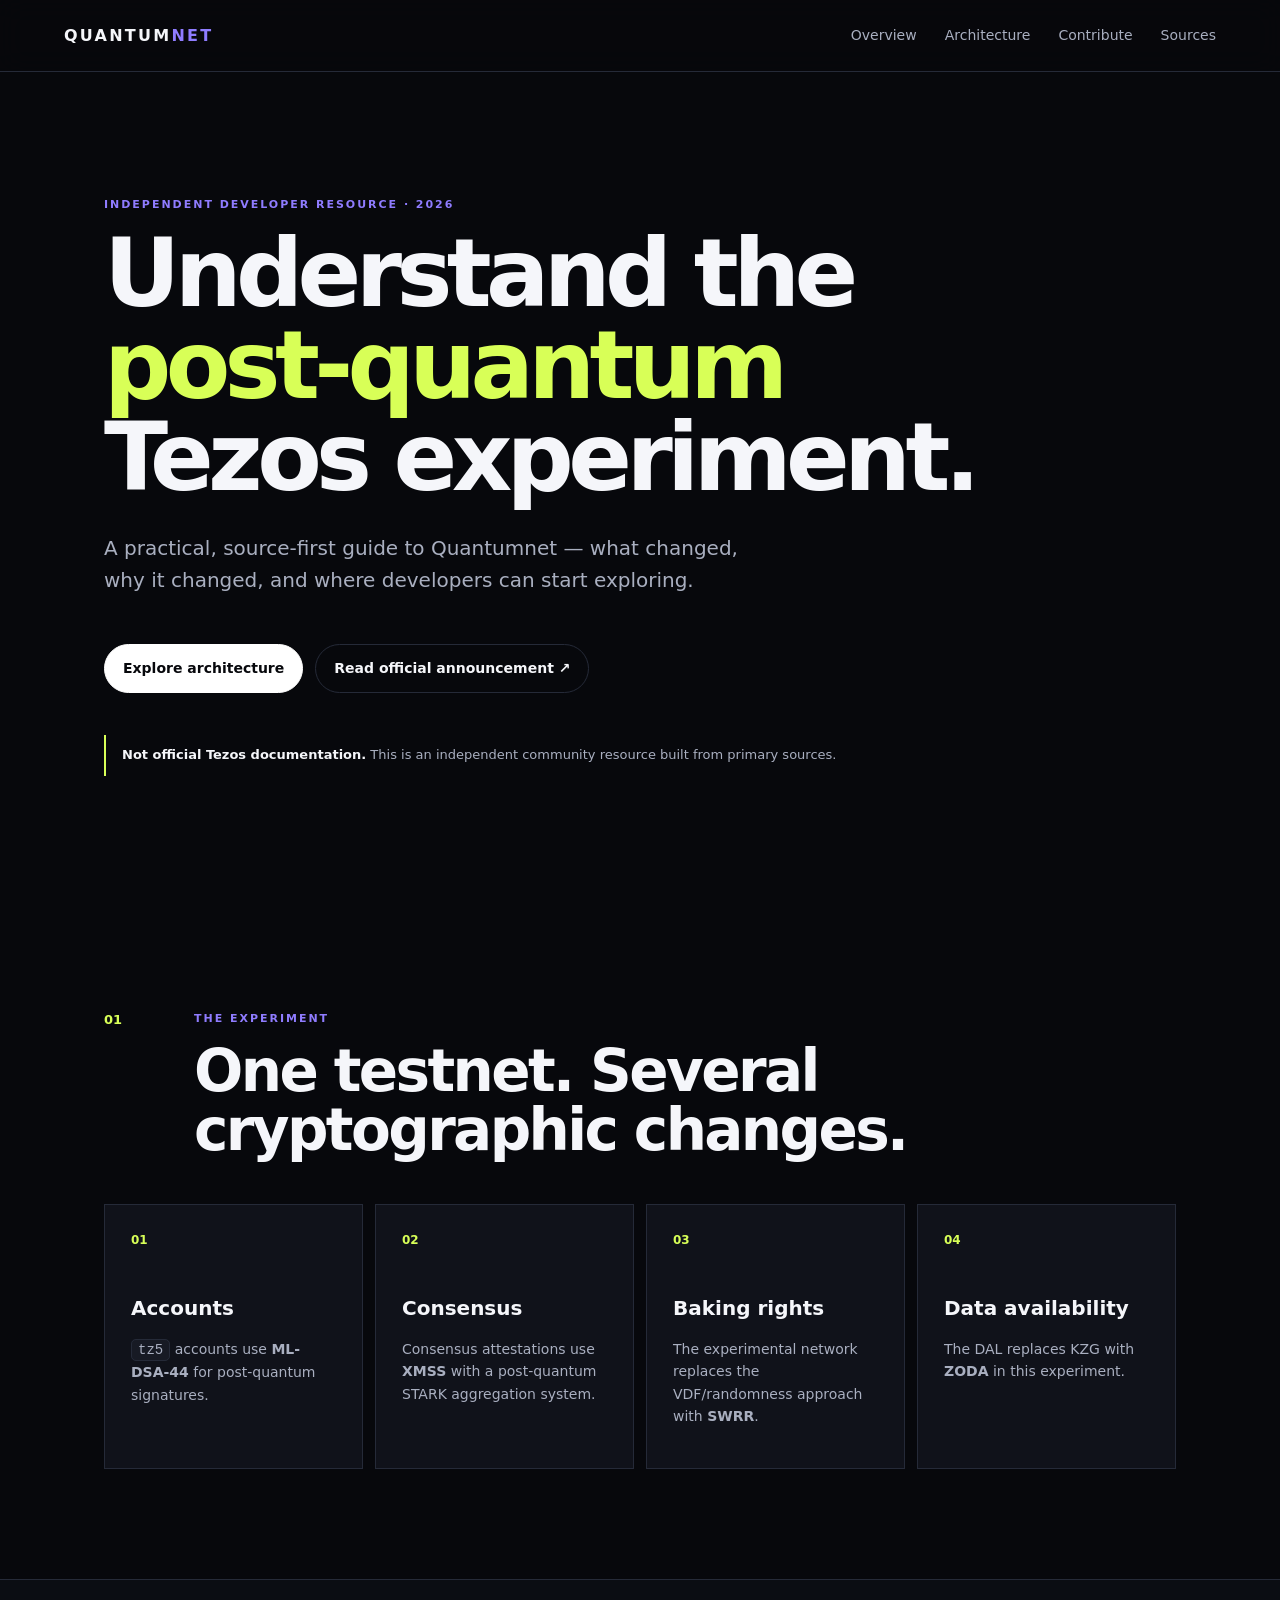
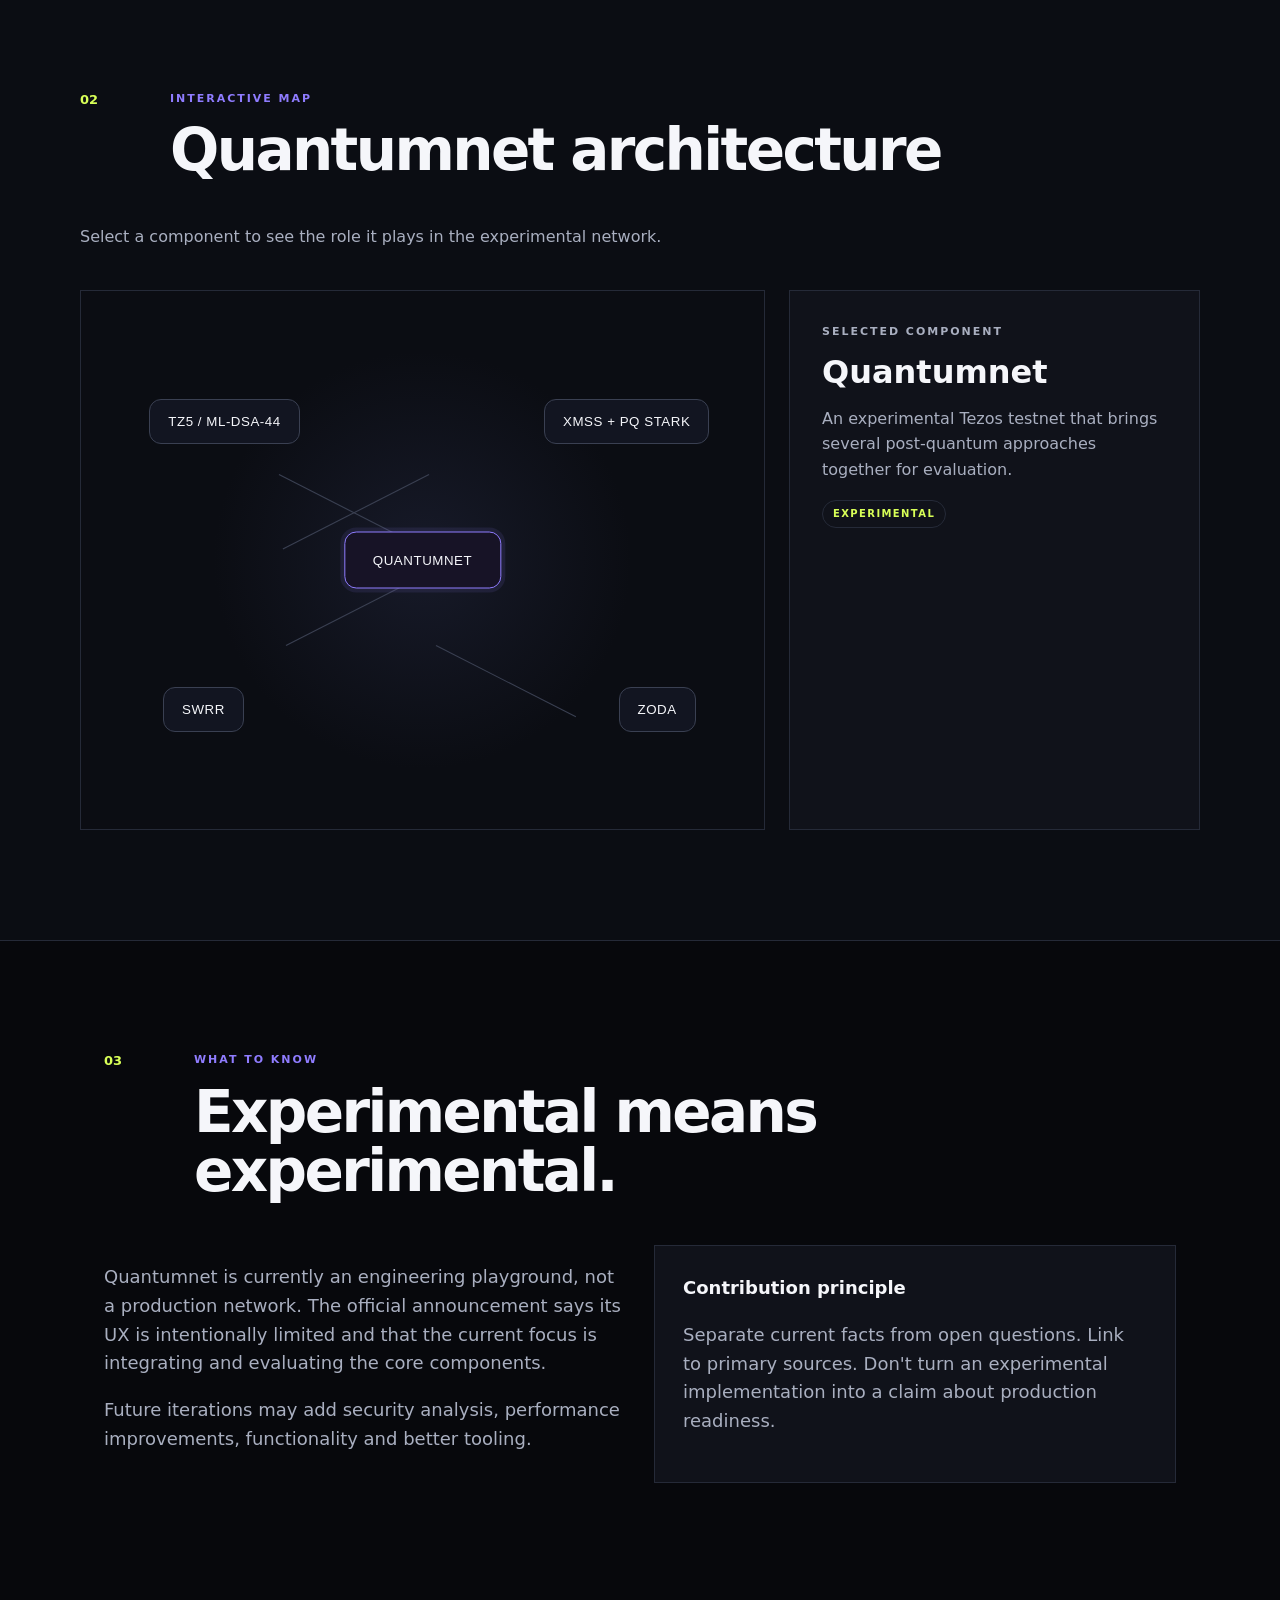
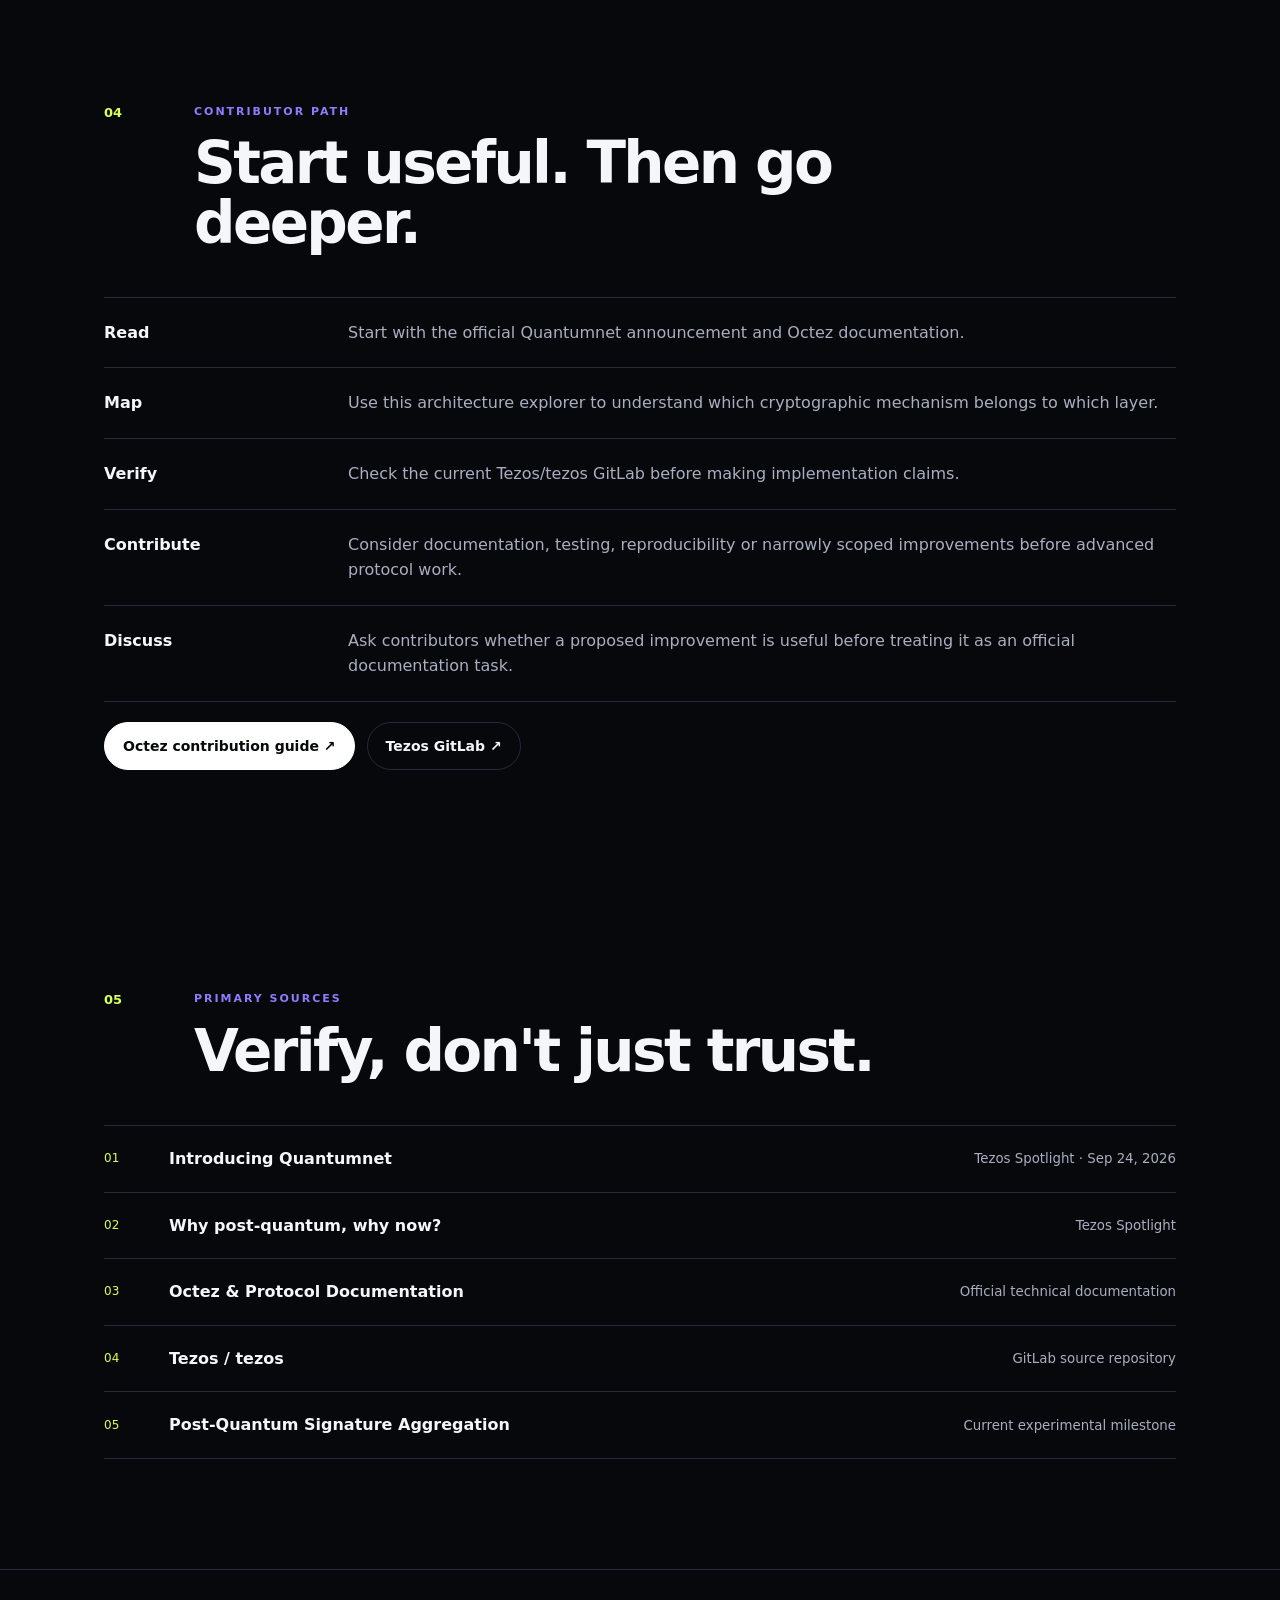
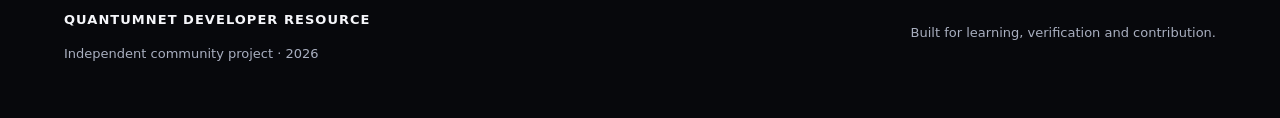
==== index.html @ a372615a "Initial Quantumnet developer resource" ====
<!doctype html>
<html lang="en">
<head>
  <meta charset="utf-8">
  <meta name="viewport" content="width=device-width,initial-scale=1">
  <meta name="description" content="Independent developer-focused guide to Tezos Quantumnet, the experimental post-quantum testnet.">
  <title>Quantumnet Developer Resource</title>
  <link rel="stylesheet" href="styles.css">
</head>
<body>
<header class="topbar">
  <a class="brand" href="#top">QUANTUM<span>NET</span></a>
  <nav>
    <a href="#overview">Overview</a>
    <a href="#architecture">Architecture</a>
    <a href="#contribute">Contribute</a>
    <a href="#sources">Sources</a>
  </nav>
</header>

<main id="top">
<section class="hero">
  <div class="eyebrow">INDEPENDENT DEVELOPER RESOURCE · 2026</div>
  <h1>Understand the<br><span>post-quantum</span> Tezos experiment.</h1>
  <p class="hero-copy">A practical, source-first guide to Quantumnet — what changed, why it changed, and where developers can start exploring.</p>
  <div class="actions">
    <a class="button primary" href="#architecture">Explore architecture</a>
    <a class="button ghost" href="https://spotlight.tezos.com/introducing-quantumnet/" target="_blank" rel="noopener">Read official announcement ↗</a>
  </div>
  <div class="notice"><strong>Not official Tezos documentation.</strong> This is an independent community resource built from primary sources.</div>
</section>

<section id="overview" class="section">
  <div class="section-heading">
    <span>01</span>
    <div><p class="kicker">THE EXPERIMENT</p><h2>One testnet. Several cryptographic changes.</h2></div>
  </div>
  <div class="cards">
    <article class="card"><div class="icon">01</div><h3>Accounts</h3><p><code>tz5</code> accounts use <strong>ML-DSA-44</strong> for post-quantum signatures.</p></article>
    <article class="card"><div class="icon">02</div><h3>Consensus</h3><p>Consensus attestations use <strong>XMSS</strong> with a post-quantum STARK aggregation system.</p></article>
    <article class="card"><div class="icon">03</div><h3>Baking rights</h3><p>The experimental network replaces the VDF/randomness approach with <strong>SWRR</strong>.</p></article>
    <article class="card"><div class="icon">04</div><h3>Data availability</h3><p>The DAL replaces KZG with <strong>ZODA</strong> in this experiment.</p></article>
  </div>
</section>

<section id="architecture" class="section dark-section">
  <div class="section-heading">
    <span>02</span>
    <div><p class="kicker">INTERACTIVE MAP</p><h2>Quantumnet architecture</h2></div>
  </div>
  <p class="section-lead">Select a component to see the role it plays in the experimental network.</p>
  <div class="explorer">
    <div class="network">
      <button class="node central active" data-key="quantumnet">QUANTUMNET</button>
      <button class="node node-a" data-key="accounts">TZ5 / ML-DSA-44</button>
      <button class="node node-b" data-key="consensus">XMSS + PQ STARK</button>
      <button class="node node-c" data-key="rights">SWRR</button>
      <button class="node node-d" data-key="dal">ZODA</button>
      <div class="line line-a"></div><div class="line line-b"></div><div class="line line-c"></div><div class="line line-d"></div>
    </div>
    <aside id="detail" class="detail">
      <p class="kicker">SELECTED COMPONENT</p>
      <h3>Quantumnet</h3>
      <p>An experimental Tezos testnet that brings several post-quantum approaches together for evaluation.</p>
      <span class="tag">EXPERIMENTAL</span>
    </aside>
  </div>
</section>

<section class="section">
  <div class="section-heading">
    <span>03</span>
    <div><p class="kicker">WHAT TO KNOW</p><h2>Experimental means experimental.</h2></div>
  </div>
  <div class="split">
    <div>
      <p>Quantumnet is currently an engineering playground, not a production network. The official announcement says its UX is intentionally limited and that the current focus is integrating and evaluating the core components.</p>
      <p>Future iterations may add security analysis, performance improvements, functionality and better tooling.</p>
    </div>
    <div class="callout">
      <strong>Contribution principle</strong>
      <p>Separate current facts from open questions. Link to primary sources. Don't turn an experimental implementation into a claim about production readiness.</p>
    </div>
  </div>
</section>

<section id="contribute" class="section">
  <div class="section-heading">
    <span>04</span>
    <div><p class="kicker">CONTRIBUTOR PATH</p><h2>Start useful. Then go deeper.</h2></div>
  </div>
  <ol class="steps">
    <li><b>Read</b><span>Start with the official Quantumnet announcement and Octez documentation.</span></li>
    <li><b>Map</b><span>Use this architecture explorer to understand which cryptographic mechanism belongs to which layer.</span></li>
    <li><b>Verify</b><span>Check the current Tezos/tezos GitLab before making implementation claims.</span></li>
    <li><b>Contribute</b><span>Consider documentation, testing, reproducibility or narrowly scoped improvements before advanced protocol work.</span></li>
    <li><b>Discuss</b><span>Ask contributors whether a proposed improvement is useful before treating it as an official documentation task.</span></li>
  </ol>
  <div class="actions">
    <a class="button primary" href="https://octez.tezos.com/docs/developer/contributing_index.html" target="_blank" rel="noopener">Octez contribution guide ↗</a>
    <a class="button ghost" href="https://gitlab.com/tezos/tezos" target="_blank" rel="noopener">Tezos GitLab ↗</a>
  </div>
</section>

<section id="sources" class="section sources-section">
  <div class="section-heading">
    <span>05</span>
    <div><p class="kicker">PRIMARY SOURCES</p><h2>Verify, don't just trust.</h2></div>
  </div>
  <div class="source-list">
    <a href="https://spotlight.tezos.com/introducing-quantumnet/" target="_blank" rel="noopener"><span>01</span><b>Introducing Quantumnet</b><small>Tezos Spotlight · Sep 24, 2026</small></a>
    <a href="https://spotlight.tezos.com/why-post-quantum-why-now/" target="_blank" rel="noopener"><span>02</span><b>Why post-quantum, why now?</b><small>Tezos Spotlight</small></a>
    <a href="https://octez.tezos.com/" target="_blank" rel="noopener"><span>03</span><b>Octez & Protocol Documentation</b><small>Official technical documentation</small></a>
    <a href="https://gitlab.com/tezos/tezos" target="_blank" rel="noopener"><span>04</span><b>Tezos / tezos</b><small>GitLab source repository</small></a>
    <a href="https://gitlab.com/tezos/tezos/-/milestones/498" target="_blank" rel="noopener"><span>05</span><b>Post-Quantum Signature Aggregation</b><small>Current experimental milestone</small></a>
  </div>
</section>
</main>

<footer>
  <div><strong>QUANTUMNET DEVELOPER RESOURCE</strong><p>Independent community project · 2026</p></div>
  <div><p>Built for learning, verification and contribution.</p></div>
</footer>

<script src="app.js"></script>
</body>
</html>
---- styles.css ----
:root{
  --bg:#07080c;--panel:#10121a;--text:#f5f6fa;--muted:#a9afc0;
  --line:#252a38;--accent:#8f7cff;--accent2:#d8ff57;--white:#fff;
  --max:1120px;
}
*{box-sizing:border-box}
html{scroll-behavior:smooth}
body{margin:0;background:var(--bg);color:var(--text);font-family:Inter,ui-sans-serif,system-ui,-apple-system,BlinkMacSystemFont,"Segoe UI",sans-serif;line-height:1.6}
a{color:inherit;text-decoration:none}
.topbar{height:72px;border-bottom:1px solid var(--line);display:flex;align-items:center;justify-content:space-between;padding:0 5vw;position:sticky;top:0;background:rgba(7,8,12,.86);backdrop-filter:blur(14px);z-index:10}
.brand{font-weight:900;letter-spacing:.14em}.brand span{color:var(--accent)}
nav{display:flex;gap:28px;color:var(--muted);font-size:14px}nav a:hover{color:var(--white)}
.hero,.section{max-width:var(--max);margin:auto;padding:110px 24px}
.hero{min-height:calc(100vh - 72px);display:flex;flex-direction:column;justify-content:center;align-items:flex-start}
.eyebrow,.kicker{font-size:11px;letter-spacing:.18em;font-weight:800;color:var(--accent);margin:0 0 14px}
.hero h1{font-size:clamp(48px,8vw,94px);line-height:.98;letter-spacing:-.06em;margin:0;max-width:920px}
.hero h1 span{color:var(--accent2)}
.hero-copy{font-size:20px;color:var(--muted);max-width:680px;margin:28px 0}
.actions{display:flex;gap:12px;flex-wrap:wrap;margin-top:20px}
.button{padding:12px 18px;border:1px solid var(--line);border-radius:999px;font-weight:750;font-size:14px}
.button.primary{background:var(--white);color:#07080c;border-color:var(--white)}
.button.ghost:hover{border-color:var(--accent);color:var(--accent)}
.notice{margin-top:42px;border-left:2px solid var(--accent2);padding:10px 16px;color:var(--muted);font-size:13px;max-width:780px}
.notice strong{color:var(--text)}
.section-heading{display:grid;grid-template-columns:70px 1fr;gap:20px;align-items:start;margin-bottom:44px}
.section-heading>span{font-size:13px;color:var(--accent2);font-weight:800}
.section-heading h2{font-size:clamp(34px,5vw,58px);line-height:1.02;letter-spacing:-.045em;margin:0;max-width:850px}
.cards{display:grid;grid-template-columns:repeat(4,1fr);gap:12px}
.card{background:var(--panel);border:1px solid var(--line);padding:26px;min-height:240px}
.card .icon{font-size:12px;color:var(--accent2);font-weight:800;margin-bottom:42px}
.card h3{margin:0 0 10px;font-size:20px}.card p{color:var(--muted);font-size:14px}
code{background:#171a24;border:1px solid var(--line);padding:2px 6px;border-radius:5px}
.dark-section{max-width:none;background:#0b0d13;border-top:1px solid var(--line);border-bottom:1px solid var(--line)}
.dark-section>*{max-width:var(--max);margin-left:auto;margin-right:auto}.section-lead{color:var(--muted)}
.explorer{display:grid;grid-template-columns:1.25fr .75fr;gap:24px;margin-top:40px}
.network{height:540px;position:relative;background:radial-gradient(circle at center,#171a29 0,#0b0d13 48%);border:1px solid var(--line);overflow:hidden}
.node{position:absolute;border:1px solid #3a4052;background:#121521;color:var(--text);padding:14px 18px;border-radius:12px;font:700 12px/1.2 inherit;letter-spacing:.04em;cursor:pointer;z-index:2;transition:.2s}
.node:hover,.node.active{border-color:var(--accent);box-shadow:0 0 0 4px rgba(143,124,255,.1)}
.central{left:50%;top:50%;transform:translate(-50%,-50%);background:#171326;border-color:var(--accent);padding:20px 28px}
.node-a{left:10%;top:20%}.node-b{right:8%;top:20%}.node-c{left:12%;bottom:18%}.node-d{right:10%;bottom:18%}
.line{position:absolute;height:1px;background:#3a4052;transform-origin:left center;z-index:1}
.line-a{left:29%;top:34%;width:24%;transform:rotate(27deg)}.line-b{left:51%;top:34%;width:24%;transform:rotate(153deg)}
.line-c{left:30%;bottom:34%;width:23%;transform:rotate(-27deg)}.line-d{left:52%;bottom:34%;width:23%;transform:rotate(27deg)}
.detail{border:1px solid var(--line);background:var(--panel);padding:32px;align-self:stretch}.detail h3{font-size:32px;line-height:1.1;margin:0 0 12px}.detail p{color:var(--muted)}
.tag{display:inline-block;border:1px solid var(--line);border-radius:999px;padding:5px 10px;font-size:10px;letter-spacing:.14em;font-weight:800;color:var(--accent2)}
.split{display:grid;grid-template-columns:1fr 1fr;gap:28px}.split p{color:var(--muted);font-size:18px}
.callout{border:1px solid var(--line);padding:28px;background:var(--panel)}.callout strong{font-size:18px}
.steps{list-style:none;padding:0;margin:0;counter-reset:steps}.steps li{display:grid;grid-template-columns:220px 1fr;gap:24px;padding:22px 0;border-top:1px solid var(--line)}.steps li:last-child{border-bottom:1px solid var(--line)}.steps b{font-size:16px}.steps span{color:var(--muted)}
.source-list{border-top:1px solid var(--line)}.source-list a{display:grid;grid-template-columns:50px 1fr 1fr;gap:15px;align-items:center;padding:20px 0;border-bottom:1px solid var(--line)}.source-list span{color:var(--accent2);font-size:12px}.source-list small{color:var(--muted);text-align:right}
footer{border-top:1px solid var(--line);padding:40px 5vw;display:flex;justify-content:space-between;color:var(--muted);font-size:13px}footer strong{color:var(--text);letter-spacing:.08em}
@media(max-width:800px){
  nav{display:none}.hero,.section{padding:76px 20px}.cards{grid-template-columns:1fr 1fr}.explorer,.split{grid-template-columns:1fr}.network{height:430px}.node-a{left:5%}.node-b{right:5%}.node-c{left:5%}.node-d{right:5%}.steps li{grid-template-columns:1fr;gap:6px}.source-list a{grid-template-columns:40px 1fr}.source-list small{grid-column:2;text-align:left}.hero h1{font-size:58px}}
@media(max-width:520px){.cards{grid-template-columns:1fr}.network{height:390px}.node{font-size:10px;padding:10px 12px}.central{padding:16px 20px}}
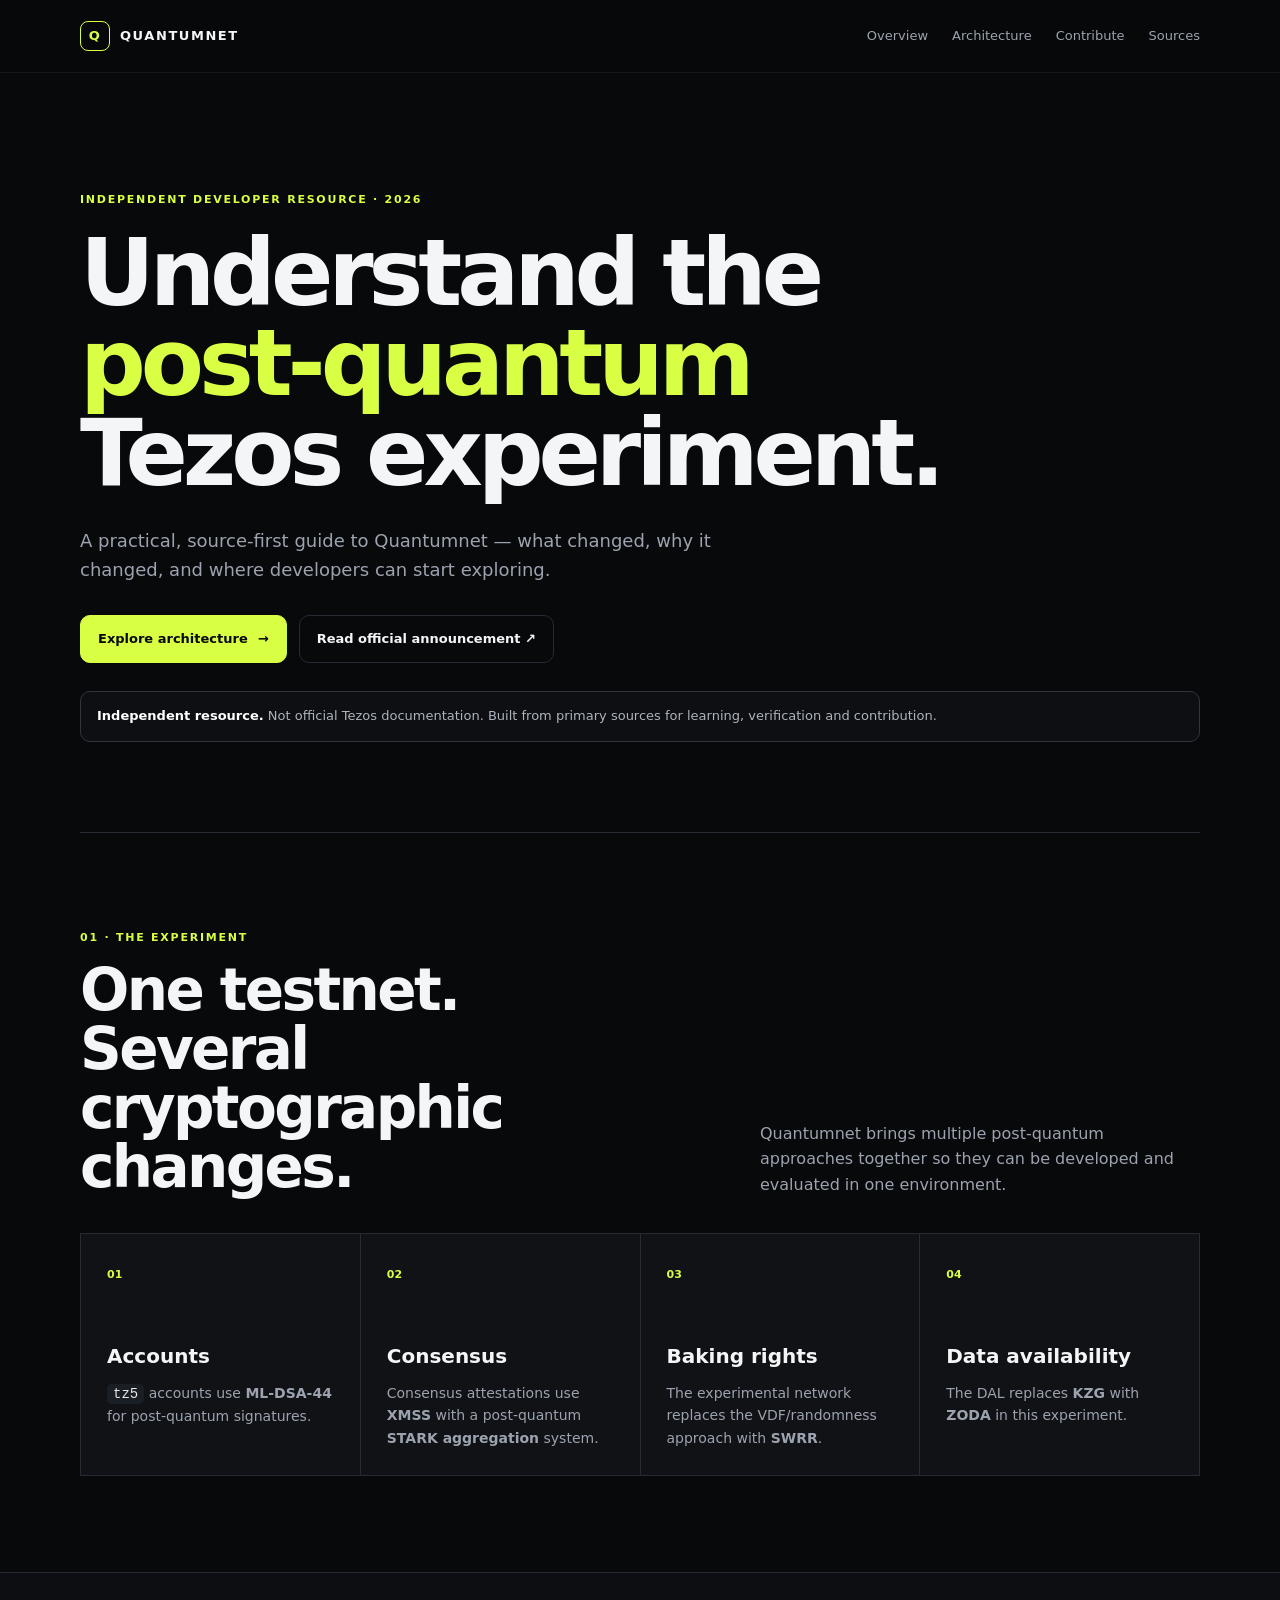
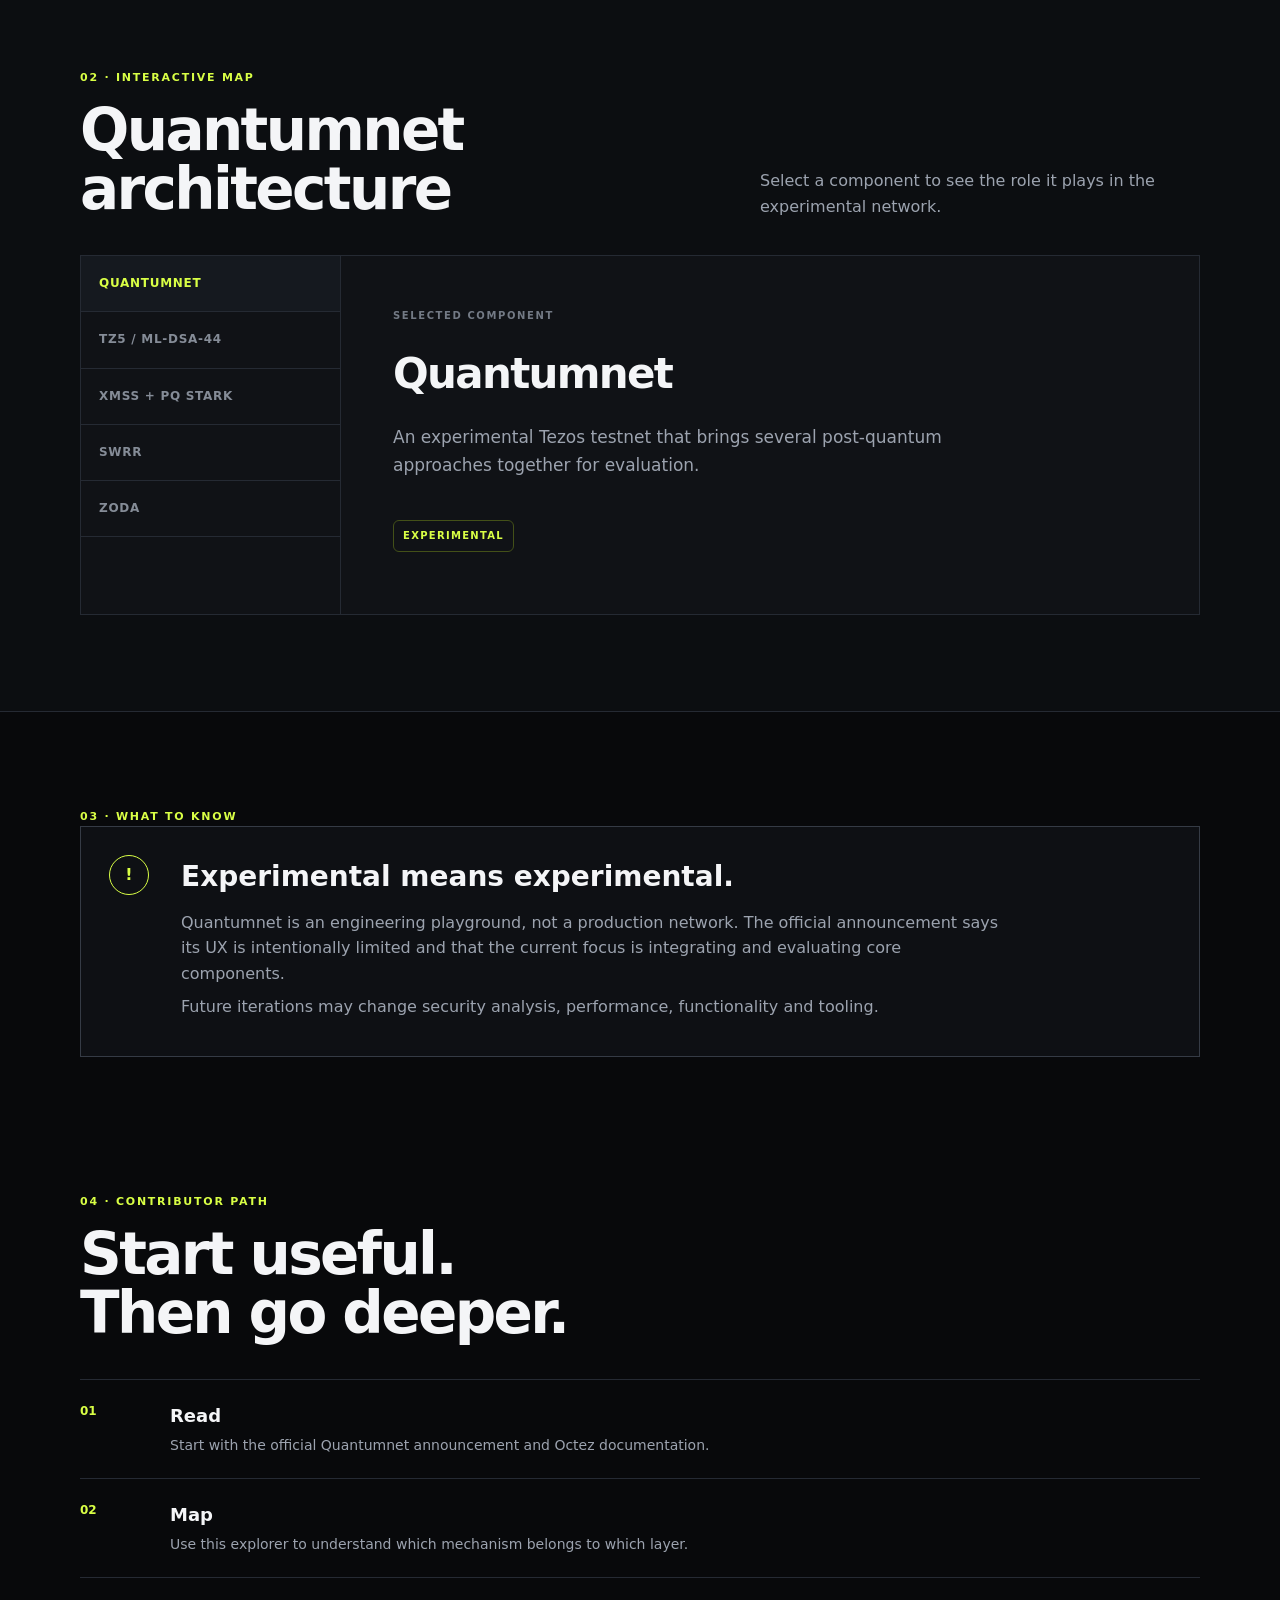
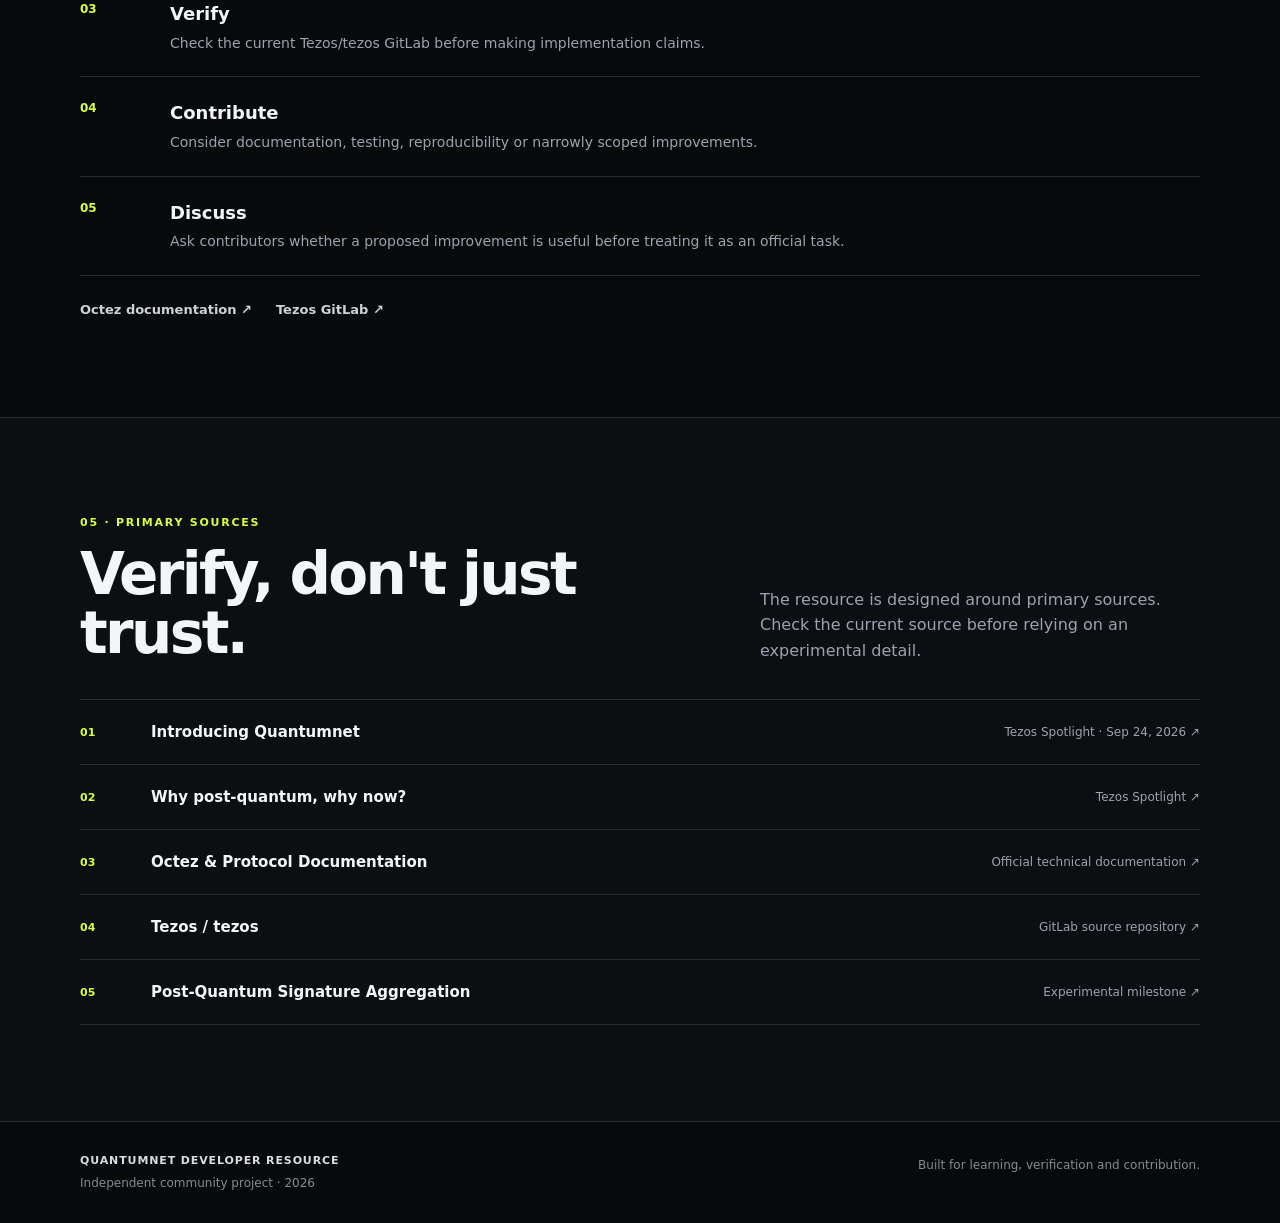
==== commit d7377e97: "Add files via upload" ====
--- a/index.html
+++ b/index.html
@@ -2,126 +2,160 @@
 <html lang="en">
 <head>
   <meta charset="utf-8">
-  <meta name="viewport" content="width=device-width,initial-scale=1">
-  <meta name="description" content="Independent developer-focused guide to Tezos Quantumnet, the experimental post-quantum testnet.">
+  <meta name="viewport" content="width=device-width, initial-scale=1">
+  <meta name="theme-color" content="#09090b">
+  <meta name="description" content="An independent, source-first developer resource for understanding Tezos Quantumnet and its experimental post-quantum architecture.">
+  <meta property="og:title" content="Quantumnet Developer Resource">
+  <meta property="og:description" content="Understand the post-quantum Tezos experiment.">
+  <meta property="og:type" content="website">
+  <meta property="og:url" content="https://holuseyix.github.io/-quantumnet-developer-resource/">
   <title>Quantumnet Developer Resource</title>
+  <link rel="canonical" href="https://holuseyix.github.io/-quantumnet-developer-resource/">
   <link rel="stylesheet" href="styles.css">
 </head>
 <body>
-<header class="topbar">
-  <a class="brand" href="#top">QUANTUM<span>NET</span></a>
-  <nav>
-    <a href="#overview">Overview</a>
-    <a href="#architecture">Architecture</a>
-    <a href="#contribute">Contribute</a>
-    <a href="#sources">Sources</a>
-  </nav>
-</header>
+  <a class="skip-link" href="#main">Skip to content</a>
 
-<main id="top">
-<section class="hero">
-  <div class="eyebrow">INDEPENDENT DEVELOPER RESOURCE · 2026</div>
-  <h1>Understand the<br><span>post-quantum</span> Tezos experiment.</h1>
-  <p class="hero-copy">A practical, source-first guide to Quantumnet — what changed, why it changed, and where developers can start exploring.</p>
-  <div class="actions">
-    <a class="button primary" href="#architecture">Explore architecture</a>
-    <a class="button ghost" href="https://spotlight.tezos.com/introducing-quantumnet/" target="_blank" rel="noopener">Read official announcement ↗</a>
-  </div>
-  <div class="notice"><strong>Not official Tezos documentation.</strong> This is an independent community resource built from primary sources.</div>
-</section>
+  <header class="site-header">
+    <div class="container nav">
+      <a class="brand" href="#top" aria-label="Quantumnet Developer Resource home">
+        <span class="brand-mark">Q</span>
+        <span>QUANTUMNET</span>
+      </a>
+      <nav aria-label="Primary navigation">
+        <a href="#overview">Overview</a>
+        <a href="#architecture">Architecture</a>
+        <a href="#contribute">Contribute</a>
+        <a href="#sources">Sources</a>
+      </nav>
+    </div>
+  </header>
 
-<section id="overview" class="section">
-  <div class="section-heading">
-    <span>01</span>
-    <div><p class="kicker">THE EXPERIMENT</p><h2>One testnet. Several cryptographic changes.</h2></div>
-  </div>
-  <div class="cards">
-    <article class="card"><div class="icon">01</div><h3>Accounts</h3><p><code>tz5</code> accounts use <strong>ML-DSA-44</strong> for post-quantum signatures.</p></article>
-    <article class="card"><div class="icon">02</div><h3>Consensus</h3><p>Consensus attestations use <strong>XMSS</strong> with a post-quantum STARK aggregation system.</p></article>
-    <article class="card"><div class="icon">03</div><h3>Baking rights</h3><p>The experimental network replaces the VDF/randomness approach with <strong>SWRR</strong>.</p></article>
-    <article class="card"><div class="icon">04</div><h3>Data availability</h3><p>The DAL replaces KZG with <strong>ZODA</strong> in this experiment.</p></article>
-  </div>
-</section>
+  <main id="main">
+    <section class="hero container" id="top">
+      <div class="eyebrow">INDEPENDENT DEVELOPER RESOURCE · 2026</div>
+      <h1>Understand the<br><span>post-quantum</span> Tezos experiment.</h1>
+      <p class="hero-copy">A practical, source-first guide to Quantumnet — what changed, why it changed, and where developers can start exploring.</p>
+      <div class="hero-actions">
+        <a class="button primary" href="#architecture">Explore architecture <span>→</span></a>
+        <a class="button secondary" href="https://spotlight.tezos.com/introducing-quantumnet/" target="_blank" rel="noopener noreferrer">Read official announcement ↗</a>
+      </div>
+      <div class="notice"><strong>Independent resource.</strong> Not official Tezos documentation. Built from primary sources for learning, verification and contribution.</div>
+    </section>
 
-<section id="architecture" class="section dark-section">
-  <div class="section-heading">
-    <span>02</span>
-    <div><p class="kicker">INTERACTIVE MAP</p><h2>Quantumnet architecture</h2></div>
-  </div>
-  <p class="section-lead">Select a component to see the role it plays in the experimental network.</p>
-  <div class="explorer">
-    <div class="network">
-      <button class="node central active" data-key="quantumnet">QUANTUMNET</button>
-      <button class="node node-a" data-key="accounts">TZ5 / ML-DSA-44</button>
-      <button class="node node-b" data-key="consensus">XMSS + PQ STARK</button>
-      <button class="node node-c" data-key="rights">SWRR</button>
-      <button class="node node-d" data-key="dal">ZODA</button>
-      <div class="line line-a"></div><div class="line line-b"></div><div class="line line-c"></div><div class="line line-d"></div>
+    <section class="container section" id="overview">
+      <div class="section-kicker">01 · THE EXPERIMENT</div>
+      <div class="section-heading">
+        <h2>One testnet.<br>Several cryptographic changes.</h2>
+        <p>Quantumnet brings multiple post-quantum approaches together so they can be developed and evaluated in one environment.</p>
+      </div>
+
+      <div class="cards">
+        <article class="card">
+          <span class="num">01</span>
+          <h3>Accounts</h3>
+          <p><code>tz5</code> accounts use <strong>ML-DSA-44</strong> for post-quantum signatures.</p>
+        </article>
+        <article class="card">
+          <span class="num">02</span>
+          <h3>Consensus</h3>
+          <p>Consensus attestations use <strong>XMSS</strong> with a post-quantum <strong>STARK aggregation</strong> system.</p>
+        </article>
+        <article class="card">
+          <span class="num">03</span>
+          <h3>Baking rights</h3>
+          <p>The experimental network replaces the VDF/randomness approach with <strong>SWRR</strong>.</p>
+        </article>
+        <article class="card">
+          <span class="num">04</span>
+          <h3>Data availability</h3>
+          <p>The DAL replaces <strong>KZG</strong> with <strong>ZODA</strong> in this experiment.</p>
+        </article>
+      </div>
+    </section>
+
+    <section class="architecture section" id="architecture">
+      <div class="container">
+        <div class="section-kicker">02 · INTERACTIVE MAP</div>
+        <div class="section-heading">
+          <h2>Quantumnet architecture</h2>
+          <p>Select a component to see the role it plays in the experimental network.</p>
+        </div>
+
+        <div class="explorer">
+          <div class="explorer-nav" role="tablist" aria-label="Quantumnet components">
+            <button class="tab active" role="tab" aria-selected="true" data-key="quantumnet">QUANTUMNET</button>
+            <button class="tab" role="tab" aria-selected="false" data-key="accounts">TZ5 / ML-DSA-44</button>
+            <button class="tab" role="tab" aria-selected="false" data-key="consensus">XMSS + PQ STARK</button>
+            <button class="tab" role="tab" aria-selected="false" data-key="baking">SWRR</button>
+            <button class="tab" role="tab" aria-selected="false" data-key="dal">ZODA</button>
+          </div>
+
+          <div class="explorer-panel" aria-live="polite">
+            <div class="panel-label">SELECTED COMPONENT</div>
+            <h3 id="panel-title">Quantumnet</h3>
+            <p id="panel-copy">An experimental Tezos testnet that brings several post-quantum approaches together for evaluation.</p>
+            <div class="panel-meta" id="panel-meta">EXPERIMENTAL</div>
+          </div>
+        </div>
+      </div>
+    </section>
+
+    <section class="container section compact">
+      <div class="section-kicker">03 · WHAT TO KNOW</div>
+      <div class="warning">
+        <div class="warning-icon">!</div>
+        <div>
+          <h2>Experimental means experimental.</h2>
+          <p>Quantumnet is an engineering playground, not a production network. The official announcement says its UX is intentionally limited and that the current focus is integrating and evaluating core components.</p>
+          <p>Future iterations may change security analysis, performance, functionality and tooling.</p>
+        </div>
+      </div>
+    </section>
+
+    <section class="container section" id="contribute">
+      <div class="section-kicker">04 · CONTRIBUTOR PATH</div>
+      <div class="section-heading">
+        <h2>Start useful.<br>Then go deeper.</h2>
+      </div>
+      <div class="steps">
+        <div class="step"><span>01</span><div><h3>Read</h3><p>Start with the official Quantumnet announcement and Octez documentation.</p></div></div>
+        <div class="step"><span>02</span><div><h3>Map</h3><p>Use this explorer to understand which mechanism belongs to which layer.</p></div></div>
+        <div class="step"><span>03</span><div><h3>Verify</h3><p>Check the current Tezos/tezos GitLab before making implementation claims.</p></div></div>
+        <div class="step"><span>04</span><div><h3>Contribute</h3><p>Consider documentation, testing, reproducibility or narrowly scoped improvements.</p></div></div>
+        <div class="step"><span>05</span><div><h3>Discuss</h3><p>Ask contributors whether a proposed improvement is useful before treating it as an official task.</p></div></div>
+      </div>
+      <div class="links-row">
+        <a href="https://octez.tezos.com/" target="_blank" rel="noopener noreferrer">Octez documentation ↗</a>
+        <a href="https://gitlab.com/tezos/tezos" target="_blank" rel="noopener noreferrer">Tezos GitLab ↗</a>
+      </div>
+    </section>
+
+    <section class="sources section" id="sources">
+      <div class="container">
+        <div class="section-kicker">05 · PRIMARY SOURCES</div>
+        <div class="section-heading">
+          <h2>Verify, don't just trust.</h2>
+          <p>The resource is designed around primary sources. Check the current source before relying on an experimental detail.</p>
+        </div>
+        <div class="source-list">
+          <a href="https://spotlight.tezos.com/introducing-quantumnet/" target="_blank" rel="noopener noreferrer"><span>01</span><strong>Introducing Quantumnet</strong><small>Tezos Spotlight · Sep 24, 2026 ↗</small></a>
+          <a href="https://spotlight.tezos.com/why-post-quantum-why-now/" target="_blank" rel="noopener noreferrer"><span>02</span><strong>Why post-quantum, why now?</strong><small>Tezos Spotlight ↗</small></a>
+          <a href="https://octez.tezos.com/" target="_blank" rel="noopener noreferrer"><span>03</span><strong>Octez &amp; Protocol Documentation</strong><small>Official technical documentation ↗</small></a>
+          <a href="https://gitlab.com/tezos/tezos" target="_blank" rel="noopener noreferrer"><span>04</span><strong>Tezos / tezos</strong><small>GitLab source repository ↗</small></a>
+          <a href="https://gitlab.com/tezos/tezos/-/milestones/498" target="_blank" rel="noopener noreferrer"><span>05</span><strong>Post-Quantum Signature Aggregation</strong><small>Experimental milestone ↗</small></a>
+        </div>
+      </div>
+    </section>
+  </main>
+
+  <footer class="footer">
+    <div class="container footer-inner">
+      <div><strong>QUANTUMNET DEVELOPER RESOURCE</strong><span>Independent community project · 2026</span></div>
+      <span>Built for learning, verification and contribution.</span>
     </div>
-    <aside id="detail" class="detail">
-      <p class="kicker">SELECTED COMPONENT</p>
-      <h3>Quantumnet</h3>
-      <p>An experimental Tezos testnet that brings several post-quantum approaches together for evaluation.</p>
-      <span class="tag">EXPERIMENTAL</span>
-    </aside>
-  </div>
-</section>
+  </footer>
 
-<section class="section">
-  <div class="section-heading">
-    <span>03</span>
-    <div><p class="kicker">WHAT TO KNOW</p><h2>Experimental means experimental.</h2></div>
-  </div>
-  <div class="split">
-    <div>
-      <p>Quantumnet is currently an engineering playground, not a production network. The official announcement says its UX is intentionally limited and that the current focus is integrating and evaluating the core components.</p>
-      <p>Future iterations may add security analysis, performance improvements, functionality and better tooling.</p>
-    </div>
-    <div class="callout">
-      <strong>Contribution principle</strong>
-      <p>Separate current facts from open questions. Link to primary sources. Don't turn an experimental implementation into a claim about production readiness.</p>
-    </div>
-  </div>
-</section>
-
-<section id="contribute" class="section">
-  <div class="section-heading">
-    <span>04</span>
-    <div><p class="kicker">CONTRIBUTOR PATH</p><h2>Start useful. Then go deeper.</h2></div>
-  </div>
-  <ol class="steps">
-    <li><b>Read</b><span>Start with the official Quantumnet announcement and Octez documentation.</span></li>
-    <li><b>Map</b><span>Use this architecture explorer to understand which cryptographic mechanism belongs to which layer.</span></li>
-    <li><b>Verify</b><span>Check the current Tezos/tezos GitLab before making implementation claims.</span></li>
-    <li><b>Contribute</b><span>Consider documentation, testing, reproducibility or narrowly scoped improvements before advanced protocol work.</span></li>
-    <li><b>Discuss</b><span>Ask contributors whether a proposed improvement is useful before treating it as an official documentation task.</span></li>
-  </ol>
-  <div class="actions">
-    <a class="button primary" href="https://octez.tezos.com/docs/developer/contributing_index.html" target="_blank" rel="noopener">Octez contribution guide ↗</a>
-    <a class="button ghost" href="https://gitlab.com/tezos/tezos" target="_blank" rel="noopener">Tezos GitLab ↗</a>
-  </div>
-</section>
-
-<section id="sources" class="section sources-section">
-  <div class="section-heading">
-    <span>05</span>
-    <div><p class="kicker">PRIMARY SOURCES</p><h2>Verify, don't just trust.</h2></div>
-  </div>
-  <div class="source-list">
-    <a href="https://spotlight.tezos.com/introducing-quantumnet/" target="_blank" rel="noopener"><span>01</span><b>Introducing Quantumnet</b><small>Tezos Spotlight · Sep 24, 2026</small></a>
-    <a href="https://spotlight.tezos.com/why-post-quantum-why-now/" target="_blank" rel="noopener"><span>02</span><b>Why post-quantum, why now?</b><small>Tezos Spotlight</small></a>
-    <a href="https://octez.tezos.com/" target="_blank" rel="noopener"><span>03</span><b>Octez & Protocol Documentation</b><small>Official technical documentation</small></a>
-    <a href="https://gitlab.com/tezos/tezos" target="_blank" rel="noopener"><span>04</span><b>Tezos / tezos</b><small>GitLab source repository</small></a>
-    <a href="https://gitlab.com/tezos/tezos/-/milestones/498" target="_blank" rel="noopener"><span>05</span><b>Post-Quantum Signature Aggregation</b><small>Current experimental milestone</small></a>
-  </div>
-</section>
-</main>
-
-<footer>
-  <div><strong>QUANTUMNET DEVELOPER RESOURCE</strong><p>Independent community project · 2026</p></div>
-  <div><p>Built for learning, verification and contribution.</p></div>
-</footer>
-
-<script src="app.js"></script>
+  <script src="app.js"></script>
 </body>
 </html>
--- a/styles.css
+++ b/styles.css
@@ -1,53 +1,72 @@
-:root{
-  --bg:#07080c;--panel:#10121a;--text:#f5f6fa;--muted:#a9afc0;
-  --line:#252a38;--accent:#8f7cff;--accent2:#d8ff57;--white:#fff;
-  --max:1120px;
-}
 *{box-sizing:border-box}
+:root{--bg:#08090b;--panel:#101216;--panel2:#14171c;--text:#f4f5f7;--muted:#9ca3af;--line:#252a33;--accent:#d9ff45;--accent2:#b7df24;--max:1120px}
 html{scroll-behavior:smooth}
 body{margin:0;background:var(--bg);color:var(--text);font-family:Inter,ui-sans-serif,system-ui,-apple-system,BlinkMacSystemFont,"Segoe UI",sans-serif;line-height:1.6}
 a{color:inherit;text-decoration:none}
-.topbar{height:72px;border-bottom:1px solid var(--line);display:flex;align-items:center;justify-content:space-between;padding:0 5vw;position:sticky;top:0;background:rgba(7,8,12,.86);backdrop-filter:blur(14px);z-index:10}
-.brand{font-weight:900;letter-spacing:.14em}.brand span{color:var(--accent)}
-nav{display:flex;gap:28px;color:var(--muted);font-size:14px}nav a:hover{color:var(--white)}
-.hero,.section{max-width:var(--max);margin:auto;padding:110px 24px}
-.hero{min-height:calc(100vh - 72px);display:flex;flex-direction:column;justify-content:center;align-items:flex-start}
-.eyebrow,.kicker{font-size:11px;letter-spacing:.18em;font-weight:800;color:var(--accent);margin:0 0 14px}
-.hero h1{font-size:clamp(48px,8vw,94px);line-height:.98;letter-spacing:-.06em;margin:0;max-width:920px}
-.hero h1 span{color:var(--accent2)}
-.hero-copy{font-size:20px;color:var(--muted);max-width:680px;margin:28px 0}
-.actions{display:flex;gap:12px;flex-wrap:wrap;margin-top:20px}
-.button{padding:12px 18px;border:1px solid var(--line);border-radius:999px;font-weight:750;font-size:14px}
-.button.primary{background:var(--white);color:#07080c;border-color:var(--white)}
-.button.ghost:hover{border-color:var(--accent);color:var(--accent)}
-.notice{margin-top:42px;border-left:2px solid var(--accent2);padding:10px 16px;color:var(--muted);font-size:13px;max-width:780px}
-.notice strong{color:var(--text)}
-.section-heading{display:grid;grid-template-columns:70px 1fr;gap:20px;align-items:start;margin-bottom:44px}
-.section-heading>span{font-size:13px;color:var(--accent2);font-weight:800}
-.section-heading h2{font-size:clamp(34px,5vw,58px);line-height:1.02;letter-spacing:-.045em;margin:0;max-width:850px}
-.cards{display:grid;grid-template-columns:repeat(4,1fr);gap:12px}
-.card{background:var(--panel);border:1px solid var(--line);padding:26px;min-height:240px}
-.card .icon{font-size:12px;color:var(--accent2);font-weight:800;margin-bottom:42px}
-.card h3{margin:0 0 10px;font-size:20px}.card p{color:var(--muted);font-size:14px}
-code{background:#171a24;border:1px solid var(--line);padding:2px 6px;border-radius:5px}
-.dark-section{max-width:none;background:#0b0d13;border-top:1px solid var(--line);border-bottom:1px solid var(--line)}
-.dark-section>*{max-width:var(--max);margin-left:auto;margin-right:auto}.section-lead{color:var(--muted)}
-.explorer{display:grid;grid-template-columns:1.25fr .75fr;gap:24px;margin-top:40px}
-.network{height:540px;position:relative;background:radial-gradient(circle at center,#171a29 0,#0b0d13 48%);border:1px solid var(--line);overflow:hidden}
-.node{position:absolute;border:1px solid #3a4052;background:#121521;color:var(--text);padding:14px 18px;border-radius:12px;font:700 12px/1.2 inherit;letter-spacing:.04em;cursor:pointer;z-index:2;transition:.2s}
-.node:hover,.node.active{border-color:var(--accent);box-shadow:0 0 0 4px rgba(143,124,255,.1)}
-.central{left:50%;top:50%;transform:translate(-50%,-50%);background:#171326;border-color:var(--accent);padding:20px 28px}
-.node-a{left:10%;top:20%}.node-b{right:8%;top:20%}.node-c{left:12%;bottom:18%}.node-d{right:10%;bottom:18%}
-.line{position:absolute;height:1px;background:#3a4052;transform-origin:left center;z-index:1}
-.line-a{left:29%;top:34%;width:24%;transform:rotate(27deg)}.line-b{left:51%;top:34%;width:24%;transform:rotate(153deg)}
-.line-c{left:30%;bottom:34%;width:23%;transform:rotate(-27deg)}.line-d{left:52%;bottom:34%;width:23%;transform:rotate(27deg)}
-.detail{border:1px solid var(--line);background:var(--panel);padding:32px;align-self:stretch}.detail h3{font-size:32px;line-height:1.1;margin:0 0 12px}.detail p{color:var(--muted)}
-.tag{display:inline-block;border:1px solid var(--line);border-radius:999px;padding:5px 10px;font-size:10px;letter-spacing:.14em;font-weight:800;color:var(--accent2)}
-.split{display:grid;grid-template-columns:1fr 1fr;gap:28px}.split p{color:var(--muted);font-size:18px}
-.callout{border:1px solid var(--line);padding:28px;background:var(--panel)}.callout strong{font-size:18px}
-.steps{list-style:none;padding:0;margin:0;counter-reset:steps}.steps li{display:grid;grid-template-columns:220px 1fr;gap:24px;padding:22px 0;border-top:1px solid var(--line)}.steps li:last-child{border-bottom:1px solid var(--line)}.steps b{font-size:16px}.steps span{color:var(--muted)}
-.source-list{border-top:1px solid var(--line)}.source-list a{display:grid;grid-template-columns:50px 1fr 1fr;gap:15px;align-items:center;padding:20px 0;border-bottom:1px solid var(--line)}.source-list span{color:var(--accent2);font-size:12px}.source-list small{color:var(--muted);text-align:right}
-footer{border-top:1px solid var(--line);padding:40px 5vw;display:flex;justify-content:space-between;color:var(--muted);font-size:13px}footer strong{color:var(--text);letter-spacing:.08em}
-@media(max-width:800px){
-  nav{display:none}.hero,.section{padding:76px 20px}.cards{grid-template-columns:1fr 1fr}.explorer,.split{grid-template-columns:1fr}.network{height:430px}.node-a{left:5%}.node-b{right:5%}.node-c{left:5%}.node-d{right:5%}.steps li{grid-template-columns:1fr;gap:6px}.source-list a{grid-template-columns:40px 1fr}.source-list small{grid-column:2;text-align:left}.hero h1{font-size:58px}}
-@media(max-width:520px){.cards{grid-template-columns:1fr}.network{height:390px}.node{font-size:10px;padding:10px 12px}.central{padding:16px 20px}}
+button{font:inherit}
+.container{width:min(calc(100% - 40px),var(--max));margin-inline:auto}
+.skip-link{position:absolute;left:16px;top:-100px;background:var(--accent);color:#09090b;padding:10px 14px;border-radius:8px;font-weight:800;z-index:100}
+.skip-link:focus{top:16px}
+.site-header{position:sticky;top:0;z-index:50;background:rgba(8,9,11,.84);backdrop-filter:blur(16px);border-bottom:1px solid rgba(255,255,255,.06)}
+.nav{height:72px;display:flex;align-items:center;justify-content:space-between}
+.brand{display:flex;align-items:center;gap:10px;font-size:13px;font-weight:900;letter-spacing:.12em}
+.brand-mark{display:grid;place-items:center;width:30px;height:30px;border:1px solid var(--accent);color:var(--accent);border-radius:8px}
+.nav nav{display:flex;gap:24px;font-size:13px;color:var(--muted)}
+.nav nav a:hover,.links-row a:hover{color:var(--accent)}
+.hero{padding:118px 0 90px;border-bottom:1px solid var(--line)}
+.eyebrow,.section-kicker{font-size:11px;letter-spacing:.16em;font-weight:900;color:var(--accent)}
+.hero h1{font-size:clamp(48px,8vw,92px);line-height:.98;letter-spacing:-.055em;margin:20px 0 28px;max-width:900px}
+.hero h1 span{color:var(--accent)}
+.hero-copy{max-width:700px;color:var(--muted);font-size:18px;margin:0 0 30px}
+.hero-actions{display:flex;gap:12px;flex-wrap:wrap}
+.button{display:inline-flex;align-items:center;gap:10px;padding:13px 17px;border:1px solid var(--line);border-radius:10px;font-size:13px;font-weight:800}
+.button.primary{background:var(--accent);border-color:var(--accent);color:#08090b}
+.button.secondary:hover{border-color:#4b515c}
+.notice{margin-top:28px;border:1px solid #31363e;background:#0d0f13;padding:14px 16px;border-radius:10px;color:#aeb4bd;font-size:13px}
+.notice strong{color:#fff}
+.section{padding:96px 0}
+.section-heading{display:flex;justify-content:space-between;gap:40px;align-items:end;margin:14px 0 36px}
+.section-heading h2{font-size:clamp(34px,5vw,58px);line-height:1.02;letter-spacing:-.045em;margin:0}
+.section-heading p{max-width:440px;color:var(--muted);margin:0}
+.cards{display:grid;grid-template-columns:repeat(4,1fr);gap:1px;background:var(--line);border:1px solid var(--line)}
+.card{background:var(--panel);padding:26px;min-height:230px}
+.card .num{font-size:11px;color:var(--accent);font-weight:900}
+.card h3{font-size:20px;margin:54px 0 10px}
+.card p{color:var(--muted);font-size:14px;margin:0}
+code{color:#e5e7eb;background:#1a1e25;padding:2px 6px;border-radius:5px}
+.architecture{background:#0c0e11;border-block:1px solid var(--line)}
+.explorer{display:grid;grid-template-columns:260px 1fr;min-height:360px;border:1px solid var(--line);background:var(--panel)}
+.explorer-nav{display:flex;flex-direction:column;border-right:1px solid var(--line)}
+.tab{background:transparent;color:#858c97;border:0;border-bottom:1px solid var(--line);padding:18px;text-align:left;font-size:12px;font-weight:900;letter-spacing:.06em;cursor:pointer}
+.tab:hover{color:#fff;background:#14171c}
+.tab.active{color:var(--accent);background:#15191f}
+.explorer-panel{padding:52px}
+.panel-label{font-size:10px;letter-spacing:.16em;color:#737a85;font-weight:900}
+.explorer-panel h3{font-size:42px;letter-spacing:-.04em;margin:16px 0}
+.explorer-panel p{color:var(--muted);max-width:620px;font-size:17px}
+.panel-meta{display:inline-block;margin-top:24px;border:1px solid #435018;color:var(--accent);font-size:10px;font-weight:900;letter-spacing:.13em;padding:7px 9px;border-radius:6px}
+.compact{padding-bottom:40px}
+.warning{display:grid;grid-template-columns:52px 1fr;gap:20px;border:1px solid #353b45;background:#0e1014;padding:28px}
+.warning-icon{width:40px;height:40px;display:grid;place-items:center;border:1px solid var(--accent);color:var(--accent);border-radius:50%;font-weight:900}
+.warning h2{margin:0 0 10px;font-size:28px}
+.warning p{margin:8px 0;color:var(--muted);max-width:820px}
+.steps{border-top:1px solid var(--line)}
+.step{display:grid;grid-template-columns:70px 1fr;gap:20px;padding:22px 0;border-bottom:1px solid var(--line)}
+.step>span{color:var(--accent);font-size:12px;font-weight:900}
+.step h3{margin:0 0 3px;font-size:18px}
+.step p{margin:0;color:var(--muted);font-size:14px}
+.links-row{display:flex;gap:24px;margin-top:24px;font-size:13px;font-weight:800}
+.links-row a{color:#cdd2d9}
+.sources{background:#0c0e11;border-top:1px solid var(--line)}
+.source-list{border-top:1px solid var(--line)}
+.source-list a{display:grid;grid-template-columns:55px 1fr auto;gap:16px;align-items:center;padding:20px 0;border-bottom:1px solid var(--line)}
+.source-list a:hover strong{color:var(--accent)}
+.source-list span{color:var(--accent);font-size:11px;font-weight:900}
+.source-list strong{font-size:15px}
+.source-list small{color:var(--muted);font-size:12px}
+.footer{border-top:1px solid var(--line);padding:30px 0;color:#858b95;font-size:12px}
+.footer-inner{display:flex;justify-content:space-between;gap:20px}
+.footer strong{display:block;color:#d9dde3;letter-spacing:.08em;font-size:11px}
+.footer span{display:block;margin-top:4px}
+@media(max-width:850px){.cards{grid-template-columns:repeat(2,1fr)}.section-heading{display:block}.section-heading p{margin-top:16px}.explorer{grid-template-columns:1fr}.explorer-nav{border-right:0;border-bottom:1px solid var(--line);display:grid;grid-template-columns:repeat(2,1fr)}.tab{border-right:1px solid var(--line)}.explorer-panel{padding:34px}.nav nav{gap:12px}.nav{height:64px}}
+@media(max-width:600px){.container{width:min(calc(100% - 28px),var(--max))}.hero{padding:82px 0 60px}.hero h1{font-size:52px}.hero-copy{font-size:16px}.cards{grid-template-columns:1fr}.card{min-height:190px}.card h3{margin-top:35px}.section{padding:68px 0}.explorer-nav{grid-template-columns:1fr}.tab{border-right:0}.source-list a{grid-template-columns:38px 1fr}.source-list small{grid-column:2}.footer-inner{display:block}.footer-inner>span{margin-top:18px}.nav nav a:nth-child(2),.nav nav a:nth-child(3){display:none}.warning{grid-template-columns:1fr}.links-row{flex-direction:column;gap:12px}}
